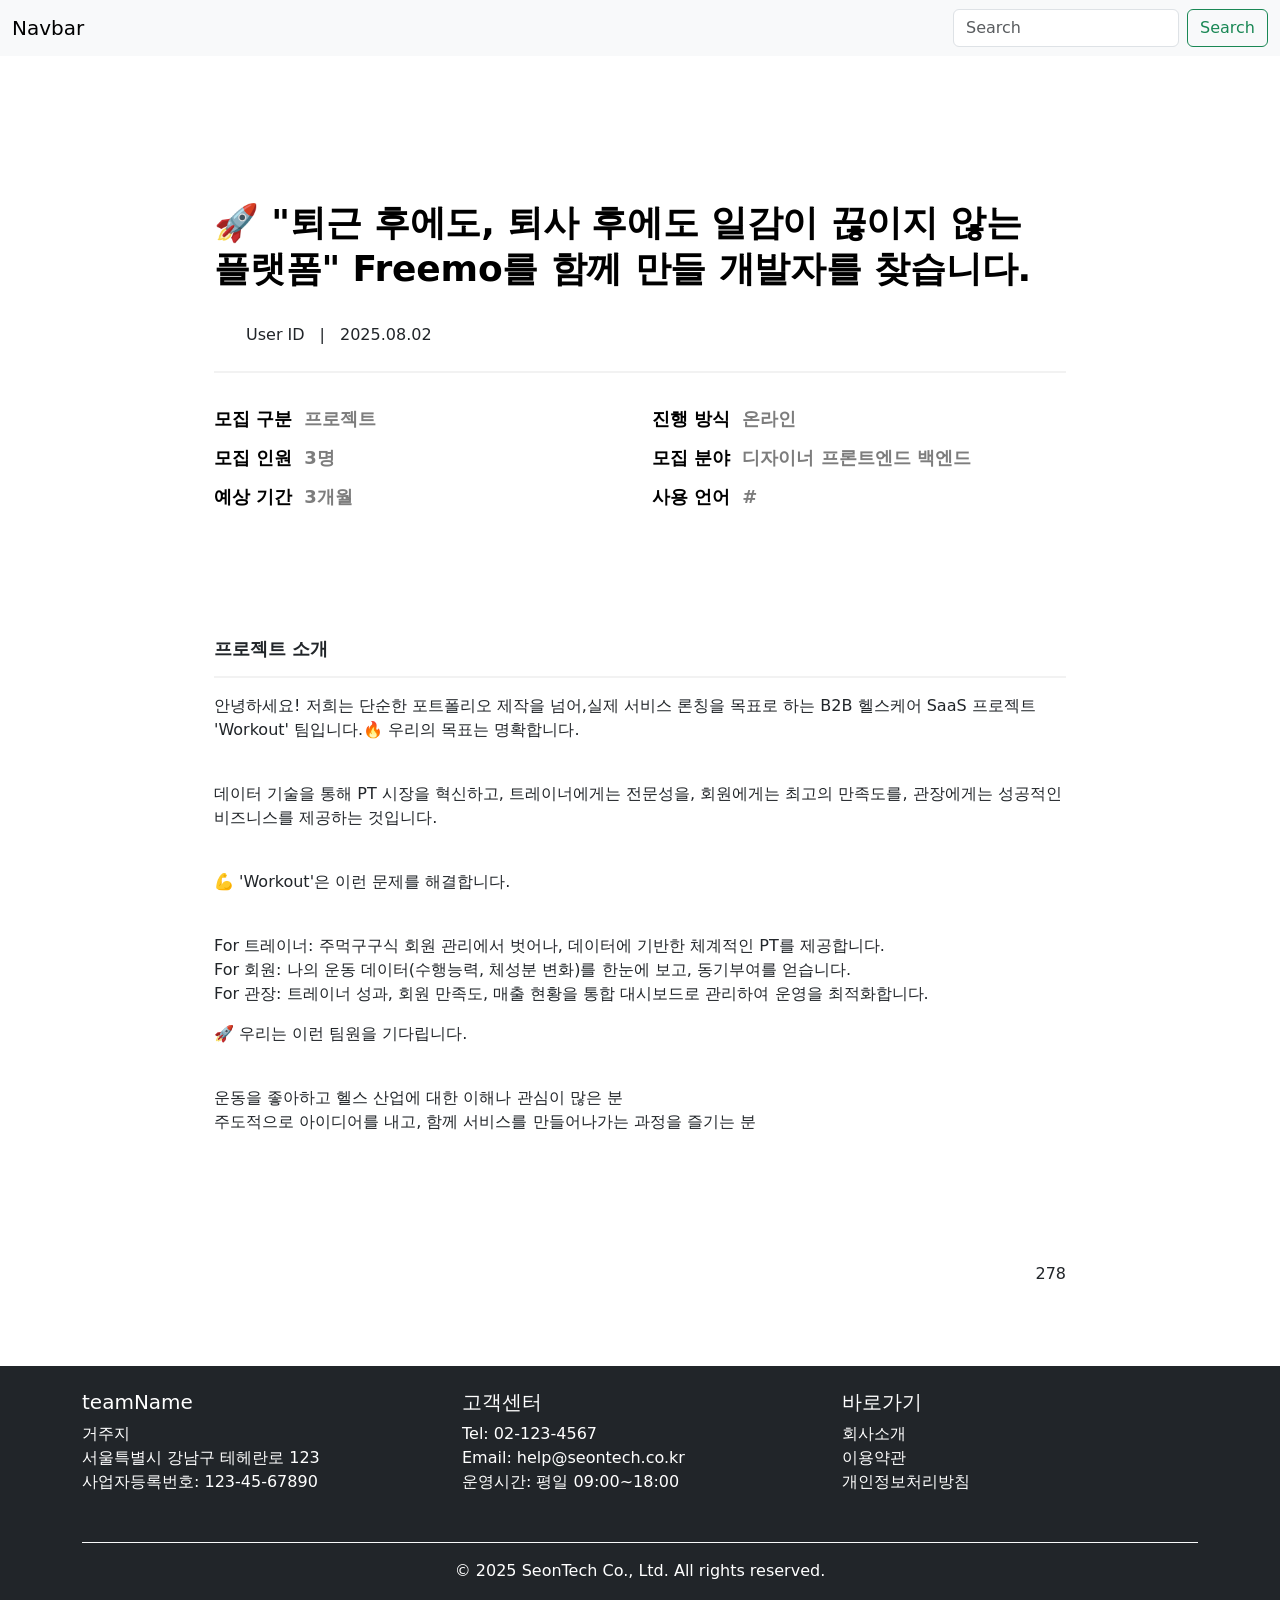
==== detail/index.html @ 9315e143 "feat: 페이지 내용 추가 및 footer 정렬 임시 수정" ====
<!DOCTYPE html>
<html lang="ko">
  <head>
    <meta charset="UTF-8" />
    <meta name="viewport" content="width=device-width, initial-scale=1.0" />
    <!-- 공통 스타일 -->
    <link rel="stylesheet" href="../css/common.css" />
    <!-- main 스타일 -->
    <link rel="stylesheet" href="style.css" />
    <title>Document</title>
    <!-- bootstap-link -->
    <link
      href="https://cdn.jsdelivr.net/npm/bootstrap@5.3.7/dist/css/bootstrap.min.css"
      rel="stylesheet"
      integrity="sha384-LN+7fdVzj6u52u30Kp6M/trliBMCMKTyK833zpbD+pXdCLuTusPj697FH4R/5mcr"
      crossorigin="anonymous"
    />
  </head>
  <body>
    <div class="wrap">
      <!-- nav 수정사항 layout 내 header 수정 후 복붙으로 수정 -->
      <header>
        <nav class="navbar bg-body-tertiary">
          <div class="container-fluid">
            <a class="navbar-brand">Navbar</a>
            <form class="d-flex" role="search">
              <input
                class="form-control me-2"
                type="search"
                placeholder="Search"
                aria-label="Search"
              />
              <button class="btn btn-outline-success" type="submit">
                Search
              </button>
            </form>
          </div>
        </nav>
      </header>

      <!-- main 내용 작성 -->
      <!-- section: 모집 상세 -->
      <main class="main-section">
        <section>
          <i class="fa-solid fa-angle-left" aria-label="back"></i>
          <h1 class="main-title">
            🚀 "퇴근 후에도, 퇴사 후에도 일감이 끊이지 않는 플랫폼" Freemo를
            함께 만들 개발자를 찾습니다.
          </h1>

          <!-- user info -->
          <ul class="user-info">
            <li>User ID</li>
            <li>|</li>
            <li><time datetime="2025-08-02">2025.08.02</time></li>
          </ul>

          <!-- 모집 정보 -->
          <div class="information">
            <ul class="info-grid row list-unstyled">
              <li class="list col-12 col-md-6">
                <span class="info-title">모집 구분</span>
                <span class="info-content">프로젝트</span>
              </li>
              <li class="list col-12 col-md-6">
                <span class="info-title">진행 방식</span>
                <span class="info-content">온라인</span>
              </li>
              <li class="list col-12 col-md-6">
                <span class="info-title">모집 인원</span>
                <span class="info-content">3명</span>
              </li>
              <li class="list col-12 col-md-6">
                <span class="info-title">모집 분야</span>
                <span class="info-content">디자이너 프론트엔드 백엔드</span>
              </li>
              <li class="list col-12 col-md-6">
                <span class="info-title">예상 기간</span>
                <span class="info-content">3개월</span>
              </li>
              <li class="list col-12 col-md-6">
                <span class="info-title">사용 언어</span>
                <span class="info-content">#</span>
              </li>
            </ul>
          </div>

          <div class="post-content-area">
            <h2 class="post-info">프로젝트 소개</h2>
            <br="post-content">
              <p>
                안녕하세요! 저희는 단순한 포트폴리오 제작을 넘어,실제 서비스
                론칭을 목표로 하는 B2B 헬스케어 SaaS 프로젝트 'Workout'
                팀입니다.🔥 우리의 목표는 명확합니다.
              </p><br>
              <p>
                데이터 기술을 통해 PT 시장을 혁신하고, 트레이너에게는 전문성을,
                회원에게는 최고의 만족도를, 관장에게는 성공적인 비즈니스를
                제공하는 것입니다.
              </p><br>
              <p>
                💪 'Workout'은 이런 문제를 해결합니다.
              </p><br>
              <p>For 트레이너: 주먹구구식 회원 관리에서 벗어나, 데이터에 기반한 체계적인 PT를 제공합니다.<br>For 회원: 나의 운동 데이터(수행능력, 체성분 변화)를 한눈에 보고, 동기부여를 얻습니다.<br>For 관장: 트레이너 성과, 회원 만족도, 매출 현황을 통합 대시보드로 관리하여 운영을 최적화합니다.</p>
              <p>🚀 우리는 이런 팀원을 기다립니다.</p>
              <br />
              <p>운동을 좋아하고 헬스 산업에 대한 이해나 관심이 많은 분<br>
              주도적으로 아이디어를 내고, 함께 서비스를 만들어나가는 과정을 즐기는 분</p>
            </div>
            <div>
              <div class="page-views">
                <img class="image-eyes"src="https://holaworld.io/images/info/eye.png">
                <span>278</span>
              </div>
              <div></div>
            </div>
          </div>
        </section>
      </main>

      <!-- footer 수정사항 layout 내 footer 수정 후 복붙으로 수정 -->
      <footer class="bg-dark text-white py-4 mt-auto">
        <div class="container">
          <div class="row">
            <div class="col-md-4 mb-3">
              <h5>teamName</h5>
              <p>
                거주지<br />
                서울특별시 강남구 테헤란로 123<br />
                사업자등록번호: 123-45-67890
              </p>
            </div>
            <div class="col-md-4 mb-3">
              <h5>고객센터</h5>
              <p>
                Tel: 02-123-4567<br />
                Email: help@seontech.co.kr<br />
                운영시간: 평일 09:00~18:00
              </p>
            </div>
            <div class="col-md-4 mb-3">
              <h5>바로가기</h5>
              <ul class="list-unstyled">
                <li>
                  <a href="#" class="text-white text-decoration-none"
                    >회사소개</a
                  >
                </li>
                <li>
                  <a href="#" class="text-white text-decoration-none"
                    >이용약관</a
                  >
                </li>
                <li>
                  <a href="#" class="text-white text-decoration-none"
                    >개인정보처리방침</a
                  >
                </li>
              </ul>
            </div>
          </div>
          <div class="text-center pt-3 border-top border-light mt-3">
            © 2025 SeonTech Co., Ltd. All rights reserved.
          </div>
        </div>
      </footer>
    </div>

    <!-- bootstap-script -->
    <script
      src="https://cdn.jsdelivr.net/npm/bootstrap@5.3.7/dist/js/bootstrap.bundle.min.js"
      integrity="sha384-ndDqU0Gzau9qJ1lfW4pNLlhNTkCfHzAVBReH9diLvGRem5+R9g2FzA8ZGN954O5Q"
      crossorigin="anonymous"
    ></script>
  </body>
</html>
---- css/common.css ----
/* 
1. **박스 모델**: `display`, `width`, `height`, `margin`, `padding`
2. **텍스트**: `font-size`, `line-height`, `color`, `text-align`
3. **스타일**: `background`, `border`, `box-shadow`, `transition`
4. **기타**: `cursor`, `z-index`, `position` 등
*/

:root {
  /* Layout */
  --max-width: 1276px;

  /* Font Sizes */
  --font-2xl: 26px; /* 가장 큰 텍스트 (배너, 강조 문구 등) */
  --font-xl: 18px; /* 제목용 */
  --font-lg: 16px; /* 본문 기본 */
  --font-md: 14px; /* 카드 내용 */
  --font-sm: 11px; /* 카드 내 태그, 칩 */

  /* color */
  --primary-color: #5865f2;
  --gray-color: #999;
}

*,
body,
html {
  margin: 0;
  padding: 0;
  box-sizing: border-box;
}
body {
  display: flex;
  justify-content: center;
}
.wrap {
  width: var(--max-width) !important;
}

.main_container {
  height: 100vh;

  /* 임시 개발환경에서 범위 체크용 */
  background-color: #cfcfcf;
}

/* navbar area */
nav {
  display: flex;
  justify-content: space-between;
  align-items: center;
  padding: 0px 20px;
  margin: 0 auto;
}
button {
  border: none;
}
.logo {
  display: flex;
  align-items: center;
}
.logo > img {
  width: 105px;
  height: auto;
}
.nav_brand {
  font-weight: 700;
  color: #333;
  font-size: 30px;
  cursor: pointer;
  text-decoration: none;
  justify-items: center;
  margin-left: 10px;
}
.nav_buttons {
  display: flex;
  align-items: center;
  gap: 20px;
  margin-right: 10px;
}
.button_register {
  color: #fff;
  background-color: #81e1cf;
  font-size: 16px;
  font-weight: 700;
  padding: 8px 22px;
  border-radius: 36px;
  height: 42px;
}
.button_question {
  border: 1px solid #dddddd;
  color: #333;
  font-size: 16px;
  font-weight: 700;
  padding: 8px 22px;
  border-radius: 36px;
  height: 42px;
  display: flex;
  justify-content: center;
  align-items: center;
}
.nav_buttons > i {
  font-size: 20px;
  cursor: pointer;
}
---- detail/style.css ----
/* 
1. **박스 모델**: `display`, `width`, `height`, `margin`, `padding`
2. **텍스트**: `font-size`, `line-height`, `color`, `text-align`
3. **스타일**: `background`, `border`, `box-shadow`, `transition`
4. **기타**: `cursor`, `z-index`, `position` 등
*/

/* === 메인 섹션 === */
.main-section {
  display: flex;
  flex-direction: column;
  max-width: 900px;
  width: 100%;
  margin: 5rem auto 0;
  padding: 1.5rem 1.5rem 5rem;
}
/* === 768px 이하 화면(모바일)에서 상단 마진 축소 === */
@media (max-width: 768px) {
  .main-section {
    margin-top: 1rem;
  }
}

/* === 메인 제목 === */
.main-title {
  display: block;
  margin-top: 2.5rem;
  font-size: 36px; /* 필요하면 var(--font-2xl)로 교체 가능 */
  font-weight: 800;
  line-height: 1.265;
  letter-spacing: -0.005em;
  color: var(--color-text, #000); /* 공통 변수 활용 */
  overflow-wrap: break-word;
}
/* === 화면 폭 768px 이하일 때 글자 크기 축소 === */
@media (max-width: 768px) {
  .main-title {
    font-size: 24px;
    margin-top: 1rem;
  }
}

/* === 사용자 정보 === */
.user-info {
  display: flex;
  align-items: center;
  gap: 15px;
  margin-top: 2rem;
  padding-bottom: 1.5rem;
  border-bottom: 2px solid #f2f2f2;
  list-style: none;
}

/* === 모집 정보 === */
.information {
  display: block;
  margin: 2rem 0;
}

.info-grid {
  display: grid;
  grid-template-columns: repeat(2, 3fr);
  row-gap: 12px;
  margin-top: 30px;
  list-style: none;
  padding: 0;
}

.list {
  display: flex;
  gap: 12px;
  padding: 0;
  margin: 0;
}

/* --- 모집 정보 텍스트 --- */
.info-title {
  font-size: var(--font-xl); /* 공통 변수 적용 */
  font-weight: 700;
  color: var(--color-text, #000);
}

.info-content {
  font-size: var(--font-xl); /* 공통 변수 적용 */
  font-weight: 700;
  color: #7d7d7d;
}

/* --- 모집 내용 --- */
.post-content-area {
  margin: 8rem 0;
}

.post-info {
  font-size: var(--font-xl);
  font-weight: 700;
  margin-bottom: 1rem;
  padding-bottom: 1rem;
  border-bottom: 2px solid #f2f2f2;
}
.post-content {
  margin: 2rem;
}

.page-views {
  display: flex;
  justify-content: end;
  align-items: center;
}
.image-eyes {
  width: 20px;
  height: 15px;
  margin-right: 4px;
}

/* 임시로 footer를 하단에 고정하고, wrap이 전체 화면을 차지하게 하기 */
body {
  display: block !important; /* 공통 css의 flex 제거 */
}

.wrap {
  display: flex !important;
  flex-direction: column !important;
  min-height: 100vh !important;
  width: 100% !important;
}

main {
  flex: 1 !important;
}

footer {
  width: 100% !important;
  margin-top: auto !important;
  position: relative !important;
}

footer .row {
  display: flex !important;
  flex-wrap: wrap !important;
}
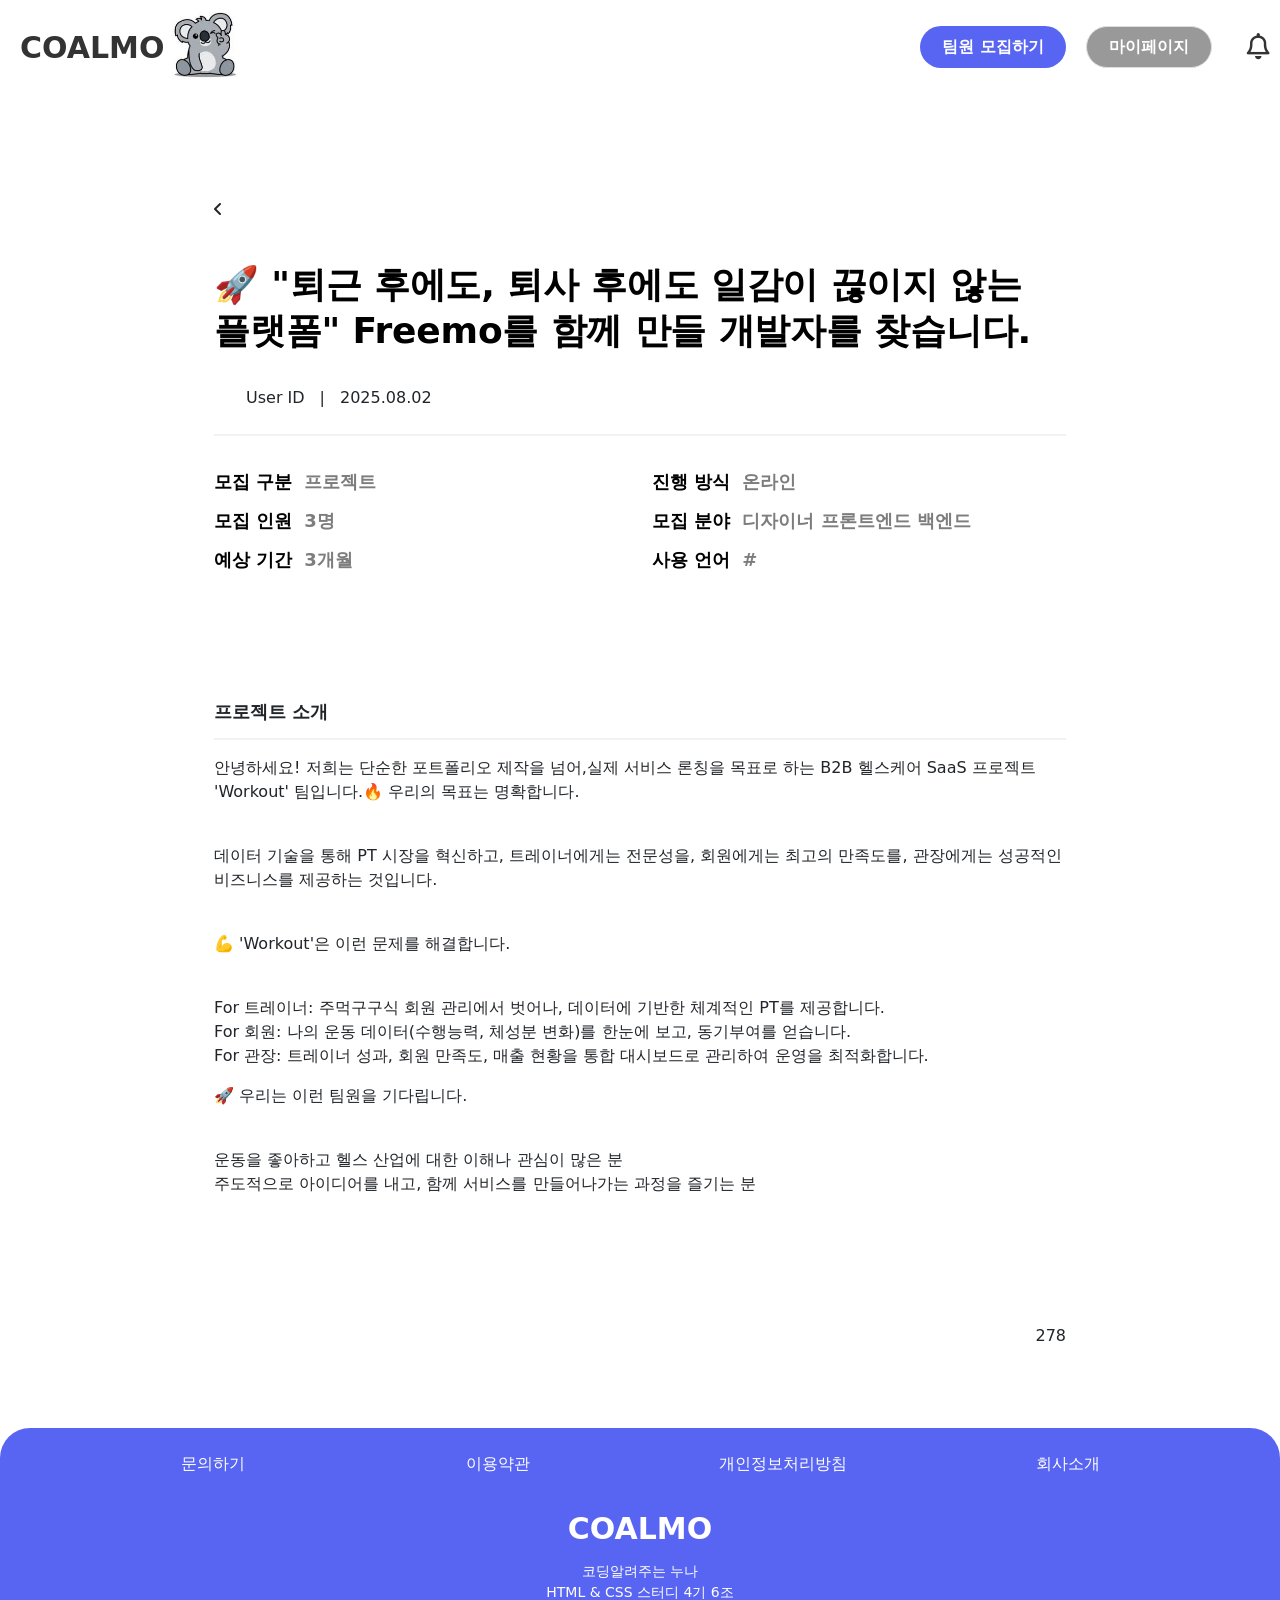
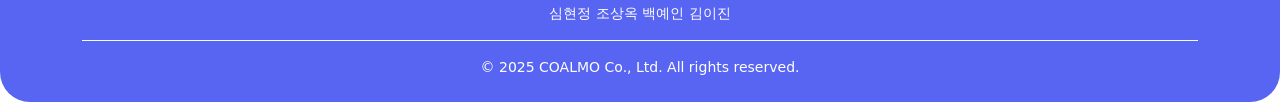
==== commit 96b29156: "공통 js, css 작업" ====
--- a/detail/index.html
+++ b/detail/index.html
@@ -7,6 +7,8 @@
     <link rel="stylesheet" href="../css/common.css" />
     <!-- main 스타일 -->
     <link rel="stylesheet" href="style.css" />
+    <!-- 공통 JS 연결 -->
+    <script src="../js/common.js"></script>
     <title>Document</title>
     <!-- bootstap-link -->
     <link
@@ -15,25 +17,27 @@
       integrity="sha384-LN+7fdVzj6u52u30Kp6M/trliBMCMKTyK833zpbD+pXdCLuTusPj697FH4R/5mcr"
       crossorigin="anonymous"
     />
+    <link rel="stylesheet" href="https://cdnjs.cloudflare.com/ajax/libs/font-awesome/6.0.0-beta3/css/all.min.css">
   </head>
   <body>
     <div class="wrap">
       <!-- nav 수정사항 layout 내 header 수정 후 복붙으로 수정 -->
+       <!-- head태그 안에 Font Awesome link 태그 넣기  -->
       <header>
-        <nav class="navbar bg-body-tertiary">
-          <div class="container-fluid">
-            <a class="navbar-brand">Navbar</a>
-            <form class="d-flex" role="search">
-              <input
-                class="form-control me-2"
-                type="search"
-                placeholder="Search"
-                aria-label="Search"
-              />
-              <button class="btn btn-outline-success" type="submit">
-                Search
-              </button>
-            </form>
+        <nav class="navbar">
+          <div class="logo">
+            <a href="/index.html" class="nav_brand">COALMO</a>
+            <img src="/image/logo.jpg" />
+          </div>
+          <div class="nav_buttons">
+            <button onclick="location.href='/group/index.html'" class="button_register" type="submit">팀원 모집하기</button>
+            <button onclick="location.href='/mypage/index.html'" class="button_mypage" type="submit">마이페이지</button>
+            <a href="#" class="header_icon"><i class="fa-regular fa-bell"></i></a>
+            <a id="icon_menubar" href="#" class="header_icon_mb"><i class="fa-solid fa-bars"></i></a>
+          </div>
+          <div id="nav_mobile_menu" class="nav_mobile_menu">
+            <p>마이페이지</p>
+            <p>팀원 모집하기</p>
           </div>
         </nav>
       </header>
@@ -119,48 +123,32 @@
       </main>
 
       <!-- footer 수정사항 layout 내 footer 수정 후 복붙으로 수정 -->
-      <footer class="bg-dark text-white py-4 mt-auto">
+      <footer class="footer_container py-4 mt-auto">
         <div class="container">
-          <div class="row">
-            <div class="col-md-4 mb-3">
-              <h5>teamName</h5>
-              <p>
-                거주지<br />
-                서울특별시 강남구 테헤란로 123<br />
-                사업자등록번호: 123-45-67890
-              </p>
+          <div class="row footer_first_row">
+              <div class="col-lg-3 col-md-6 col-sm-12">
+                <a href="#" class="text-decoration-none">문의하기</a>
+              </div>
+              <div class="col-lg-3 col-md-6 col-sm-12">
+                <a href="#" class="text-decoration-none">이용약관</a>
+              </div>
+              <div class="col-lg-3 col-md-6 col-sm-12">
+                <a href="#" class="text-decoration-none">개인정보처리방침</a>
+              </div>
+              <div class="col-lg-3 col-md-6 col-sm-12">
+                <a href="#" class="text-decoration-none">회사소개</a>
+              </div>
+          </div>
+          <div class="footer_text">
+            <a href="/index.html" class="footer_nav_brand">COALMO</a>
+            <p class="footer_text">
+              코딩알려주는 누나<br />
+              HTML & CSS 스터디 4기 6조<br />
+              심현정 조상옥 백예인 김이진
+            </p>
+            <div class="text-center pt-3 border-top border-light mt-3">
+              © 2025 COALMO Co., Ltd. All rights reserved.
             </div>
-            <div class="col-md-4 mb-3">
-              <h5>고객센터</h5>
-              <p>
-                Tel: 02-123-4567<br />
-                Email: help@seontech.co.kr<br />
-                운영시간: 평일 09:00~18:00
-              </p>
-            </div>
-            <div class="col-md-4 mb-3">
-              <h5>바로가기</h5>
-              <ul class="list-unstyled">
-                <li>
-                  <a href="#" class="text-white text-decoration-none"
-                    >회사소개</a
-                  >
-                </li>
-                <li>
-                  <a href="#" class="text-white text-decoration-none"
-                    >이용약관</a
-                  >
-                </li>
-                <li>
-                  <a href="#" class="text-white text-decoration-none"
-                    >개인정보처리방침</a
-                  >
-                </li>
-              </ul>
-            </div>
-          </div>
-          <div class="text-center pt-3 border-top border-light mt-3">
-            © 2025 SeonTech Co., Ltd. All rights reserved.
           </div>
         </div>
       </footer>
--- a/css/common.css
+++ b/css/common.css
@@ -37,10 +37,8 @@
 }
 
 .main_container {
-  height: 100vh;
-
   /* 임시 개발환경에서 범위 체크용 */
-  background-color: #cfcfcf;
+  background-color: white;
 }
 
 /* navbar area */
@@ -59,7 +57,7 @@
   align-items: center;
 }
 .logo > img {
-  width: 105px;
+  width: 80px;
   height: auto;
 }
 .nav_brand {
@@ -69,7 +67,7 @@
   cursor: pointer;
   text-decoration: none;
   justify-items: center;
-  margin-left: 10px;
+  margin-left: 20px;
 }
 .nav_buttons {
   display: flex;
@@ -79,16 +77,17 @@
 }
 .button_register {
   color: #fff;
-  background-color: #81e1cf;
+  background-color: #5865f2;
   font-size: 16px;
   font-weight: 700;
   padding: 8px 22px;
   border-radius: 36px;
   height: 42px;
 }
-.button_question {
+.button_mypage {
   border: 1px solid #dddddd;
-  color: #333;
+  background-color: #999;
+  color: white;
   font-size: 16px;
   font-weight: 700;
   padding: 8px 22px;
@@ -102,3 +101,85 @@
   font-size: 20px;
   cursor: pointer;
 }
+
+.header_icon{
+  text-decoration: none;
+  color: #333;
+  font-size: 26px;
+  margin-left: 15px;
+}
+.header_icon_mb {
+  display: none;
+  text-decoration: none;
+  color: #333;
+  font-size: 26px;
+  margin-left: 15px;
+}
+.nav_mobile_menu {
+  display: none;
+}
+
+/* Footer */
+.footer_container {
+  background-color: #5865f2;
+  color: white;
+  width: 100%;
+  max-width: 2000px;
+}
+.footer_first_row a {
+  color: white;
+}
+.footer_first_row {
+  text-align: center;
+  margin-top: 30px;
+  margin-bottom: 30px;
+}
+.footer_text{
+  text-align: center;
+  font-size: 14px;
+  margin-top: 10px;
+}
+footer {
+  border-radius: 30px;
+  border-color: #5865f2;
+  background-color: #5865f2;
+}
+.footer_nav_brand {
+  font-weight: 700;
+  color: white;
+  font-size: 30px;
+  cursor: pointer;
+  text-decoration: none;
+  justify-items: center;
+}
+
+@media screen and (max-width:48rem) {
+    .header_icon_mb{
+      display: block;
+    }
+    .nav_buttons button {
+      display: none;
+    }
+    .logo>img {
+      width: 50px;
+      height: auto;
+    }
+    .nav_brand{
+      margin-left: 10px;
+    }
+    footer{
+      border-radius: 0px;
+    }
+    .nav_mobile_menu {
+      display: none;
+      width: 100%;
+      background-color: grey;
+      color: white;
+    }
+    .nav_mobile_menu>p{
+      width: 100%;
+      text-align: center;
+      margin: 10px 0;
+      border-bottom: white;
+    }
+}
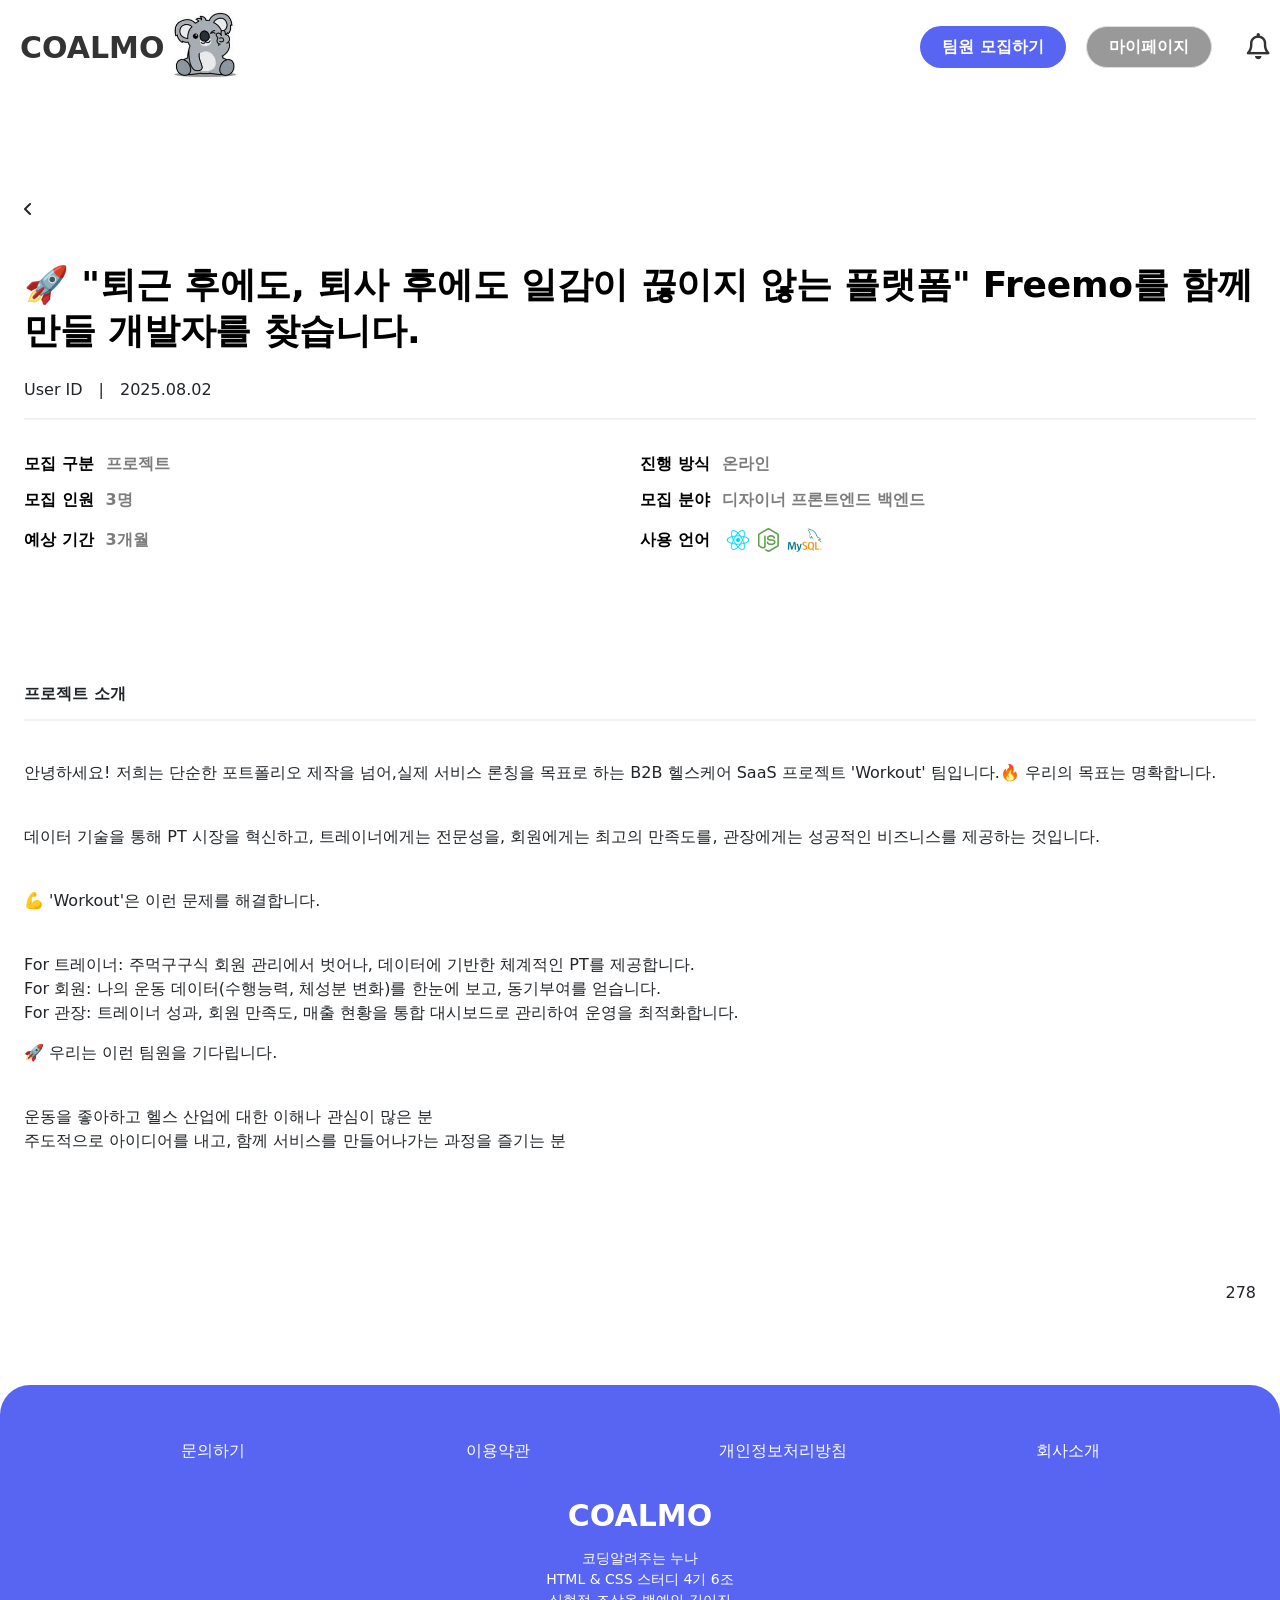
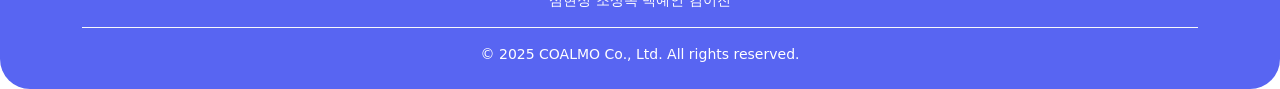
==== commit d0a33fdb: "modify width" ====
--- a/detail/index.html
+++ b/detail/index.html
@@ -3,13 +3,6 @@
   <head>
     <meta charset="UTF-8" />
     <meta name="viewport" content="width=device-width, initial-scale=1.0" />
-    <!-- 공통 스타일 -->
-    <link rel="stylesheet" href="../css/common.css" />
-    <!-- main 스타일 -->
-    <link rel="stylesheet" href="style.css" />
-    <!-- 공통 JS 연결 -->
-    <script src="../js/common.js"></script>
-    <title>Document</title>
     <!-- bootstap-link -->
     <link
       href="https://cdn.jsdelivr.net/npm/bootstrap@5.3.7/dist/css/bootstrap.min.css"
@@ -17,12 +10,21 @@
       integrity="sha384-LN+7fdVzj6u52u30Kp6M/trliBMCMKTyK833zpbD+pXdCLuTusPj697FH4R/5mcr"
       crossorigin="anonymous"
     />
-    <link rel="stylesheet" href="https://cdnjs.cloudflare.com/ajax/libs/font-awesome/6.0.0-beta3/css/all.min.css">
+    <!-- font awesome -->
+    <link
+      rel="stylesheet"
+      href="https://cdnjs.cloudflare.com/ajax/libs/font-awesome/6.0.0-beta3/css/all.min.css"
+    />
+    <!-- 공통 스타일 -->
+    <link rel="stylesheet" href="../css/common.css" />
+    <!-- 개인 스타일 -->
+    <link rel="stylesheet" href="style.css" />
+    <!-- 공통 JS 연결 -->
+    <script src="../js/common.js"></script>
+    <title>Document</title>
   </head>
   <body>
     <div class="wrap">
-      <!-- nav 수정사항 layout 내 header 수정 후 복붙으로 수정 -->
-       <!-- head태그 안에 Font Awesome link 태그 넣기  -->
       <header>
         <nav class="navbar">
           <div class="logo">
@@ -30,10 +32,26 @@
             <img src="/image/logo.jpg" />
           </div>
           <div class="nav_buttons">
-            <button onclick="location.href='/group/index.html'" class="button_register" type="submit">팀원 모집하기</button>
-            <button onclick="location.href='/mypage/index.html'" class="button_mypage" type="submit">마이페이지</button>
-            <a href="#" class="header_icon"><i class="fa-regular fa-bell"></i></a>
-            <a id="icon_menubar" href="#" class="header_icon_mb"><i class="fa-solid fa-bars"></i></a>
+            <button
+              onclick="location.href='/group/index.html'"
+              class="button_register"
+              type="submit"
+            >
+              팀원 모집하기
+            </button>
+            <button
+              onclick="location.href='/mypage/index.html'"
+              class="button_mypage"
+              type="submit"
+            >
+              마이페이지
+            </button>
+            <a href="#" class="header_icon"
+              ><i class="fa-regular fa-bell"></i
+            ></a>
+            <a id="icon_menubar" href="#" class="header_icon_mb"
+              ><i class="fa-solid fa-bars"></i
+            ></a>
           </div>
           <div id="nav_mobile_menu" class="nav_mobile_menu">
             <p>마이페이지</p>
@@ -53,15 +71,17 @@
           </h1>
 
           <!-- user info -->
-          <ul class="user-info">
-            <li>User ID</li>
-            <li>|</li>
-            <li><time datetime="2025-08-02">2025.08.02</time></li>
-          </ul>
+          <div>
+            <ul class="user-info">
+              <li>User ID</li>
+              <li>|</li>
+              <li><time datetime="2025-08-02">2025.08.02</time></li>
+            </ul>
+          </div>
 
           <!-- 모집 정보 -->
           <div class="information">
-            <ul class="info-grid row list-unstyled">
+            <ul class="info-grid row list-unstyled m-0 p-0 g-0">
               <li class="list col-12 col-md-6">
                 <span class="info-title">모집 구분</span>
                 <span class="info-content">프로젝트</span>
@@ -75,8 +95,10 @@
                 <span class="info-content">3명</span>
               </li>
               <li class="list col-12 col-md-6">
-                <span class="info-title">모집 분야</span>
-                <span class="info-content">디자이너 프론트엔드 백엔드</span>
+                <span class="info-title text-nowrap">모집 분야</span>
+                <span class="info-content text-nowrap"
+                  >디자이너 프론트엔드 백엔드</span
+                >
               </li>
               <li class="list col-12 col-md-6">
                 <span class="info-title">예상 기간</span>
@@ -84,40 +106,58 @@
               </li>
               <li class="list col-12 col-md-6">
                 <span class="info-title">사용 언어</span>
-                <span class="info-content">#</span>
+                <span class="info-content"
+                  ><img src="../image/react_icon.png" alt="react" /><img
+                    src="../image/nodejs_icon.png"
+                    alt="react" /><img
+                    src="../image/mysql_icon.png"
+                    alt="react"
+                /></span>
               </li>
             </ul>
           </div>
 
           <div class="post-content-area">
             <h2 class="post-info">프로젝트 소개</h2>
-            <br="post-content">
-              <p>
-                안녕하세요! 저희는 단순한 포트폴리오 제작을 넘어,실제 서비스
-                론칭을 목표로 하는 B2B 헬스케어 SaaS 프로젝트 'Workout'
-                팀입니다.🔥 우리의 목표는 명확합니다.
-              </p><br>
-              <p>
-                데이터 기술을 통해 PT 시장을 혁신하고, 트레이너에게는 전문성을,
-                회원에게는 최고의 만족도를, 관장에게는 성공적인 비즈니스를
-                제공하는 것입니다.
-              </p><br>
-              <p>
-                💪 'Workout'은 이런 문제를 해결합니다.
-              </p><br>
-              <p>For 트레이너: 주먹구구식 회원 관리에서 벗어나, 데이터에 기반한 체계적인 PT를 제공합니다.<br>For 회원: 나의 운동 데이터(수행능력, 체성분 변화)를 한눈에 보고, 동기부여를 얻습니다.<br>For 관장: 트레이너 성과, 회원 만족도, 매출 현황을 통합 대시보드로 관리하여 운영을 최적화합니다.</p>
-              <p>🚀 우리는 이런 팀원을 기다립니다.</p>
-              <br />
-              <p>운동을 좋아하고 헬스 산업에 대한 이해나 관심이 많은 분<br>
-              주도적으로 아이디어를 내고, 함께 서비스를 만들어나가는 과정을 즐기는 분</p>
-            </div>
-            <div>
-              <div class="page-views">
-                <img class="image-eyes"src="https://holaworld.io/images/info/eye.png">
-                <span>278</span>
-              </div>
-              <div></div>
-            </div>
+            <br />
+            <p>
+              안녕하세요! 저희는 단순한 포트폴리오 제작을 넘어,실제 서비스
+              론칭을 목표로 하는 B2B 헬스케어 SaaS 프로젝트 'Workout'
+              팀입니다.🔥 우리의 목표는 명확합니다.
+            </p>
+            <br />
+            <p>
+              데이터 기술을 통해 PT 시장을 혁신하고, 트레이너에게는 전문성을,
+              회원에게는 최고의 만족도를, 관장에게는 성공적인 비즈니스를
+              제공하는 것입니다.
+            </p>
+            <br />
+            <p>💪 'Workout'은 이런 문제를 해결합니다.</p>
+            <br />
+            <p>
+              For 트레이너: 주먹구구식 회원 관리에서 벗어나, 데이터에 기반한
+              체계적인 PT를 제공합니다.<br />For 회원: 나의 운동
+              데이터(수행능력, 체성분 변화)를 한눈에 보고, 동기부여를
+              얻습니다.<br />For 관장: 트레이너 성과, 회원 만족도, 매출 현황을
+              통합 대시보드로 관리하여 운영을 최적화합니다.
+            </p>
+            <p>🚀 우리는 이런 팀원을 기다립니다.</p>
+            <br />
+            <p>
+              운동을 좋아하고 헬스 산업에 대한 이해나 관심이 많은 분<br />
+              주도적으로 아이디어를 내고, 함께 서비스를 만들어나가는 과정을
+              즐기는 분
+            </p>
+          </div>
+          <div>
+            <div class="page-views">
+              <img
+                class="image-eyes"
+                src="https://holaworld.io/images/info/eye.png"
+              />
+              <span>278</span>
+            </div>
+            <div></div>
           </div>
         </section>
       </main>
@@ -126,18 +166,18 @@
       <footer class="footer_container py-4 mt-auto">
         <div class="container">
           <div class="row footer_first_row">
-              <div class="col-lg-3 col-md-6 col-sm-12">
-                <a href="#" class="text-decoration-none">문의하기</a>
-              </div>
-              <div class="col-lg-3 col-md-6 col-sm-12">
-                <a href="#" class="text-decoration-none">이용약관</a>
-              </div>
-              <div class="col-lg-3 col-md-6 col-sm-12">
-                <a href="#" class="text-decoration-none">개인정보처리방침</a>
-              </div>
-              <div class="col-lg-3 col-md-6 col-sm-12">
-                <a href="#" class="text-decoration-none">회사소개</a>
-              </div>
+            <div class="col-lg-3 col-md-6 col-sm-12">
+              <a href="#" class="text-decoration-none">문의하기</a>
+            </div>
+            <div class="col-lg-3 col-md-6 col-sm-12">
+              <a href="#" class="text-decoration-none">이용약관</a>
+            </div>
+            <div class="col-lg-3 col-md-6 col-sm-12">
+              <a href="#" class="text-decoration-none">개인정보처리방침</a>
+            </div>
+            <div class="col-lg-3 col-md-6 col-sm-12">
+              <a href="#" class="text-decoration-none">회사소개</a>
+            </div>
           </div>
           <div class="footer_text">
             <a href="/index.html" class="footer_nav_brand">COALMO</a>
--- a/css/common.css
+++ b/css/common.css
@@ -10,11 +10,11 @@
   --max-width: 1276px;
 
   /* Font Sizes */
-  --font-2xl: 26px; /* 가장 큰 텍스트 (배너, 강조 문구 등) */
-  --font-xl: 18px; /* 제목용 */
-  --font-lg: 16px; /* 본문 기본 */
-  --font-md: 14px; /* 카드 내용 */
-  --font-sm: 11px; /* 카드 내 태그, 칩 */
+  --font-2xl: 1.625rem; /* 가장 큰 텍스트 (배너, 강조 문구 등) */
+  --font-xl: 1.125rem; /* 제목용 */
+  --font-lg: 1rem; /* 본문 기본 */
+  --font-md: 0.875rem; /* 카드 내용 */
+  --font-sm: 0.6875rem; /* 카드 내 태그, 칩 */
 
   /* color */
   --primary-color: #5865f2;
@@ -102,7 +102,7 @@
   cursor: pointer;
 }
 
-.header_icon{
+.header_icon {
   text-decoration: none;
   color: #333;
   font-size: 26px;
@@ -134,7 +134,7 @@
   margin-top: 30px;
   margin-bottom: 30px;
 }
-.footer_text{
+.footer_text {
   text-align: center;
   font-size: 14px;
   margin-top: 10px;
@@ -153,33 +153,33 @@
   justify-items: center;
 }
 
-@media screen and (max-width:48rem) {
-    .header_icon_mb{
-      display: block;
-    }
-    .nav_buttons button {
-      display: none;
-    }
-    .logo>img {
-      width: 50px;
-      height: auto;
-    }
-    .nav_brand{
-      margin-left: 10px;
-    }
-    footer{
-      border-radius: 0px;
-    }
-    .nav_mobile_menu {
-      display: none;
-      width: 100%;
-      background-color: grey;
-      color: white;
-    }
-    .nav_mobile_menu>p{
-      width: 100%;
-      text-align: center;
-      margin: 10px 0;
-      border-bottom: white;
-    }
+@media screen and (max-width: 48rem) {
+  .header_icon_mb {
+    display: block;
+  }
+  .nav_buttons button {
+    display: none;
+  }
+  .logo > img {
+    width: 50px;
+    height: auto;
+  }
+  .nav_brand {
+    margin-left: 10px;
+  }
+  footer {
+    border-radius: 0px;
+  }
+  .nav_mobile_menu {
+    display: none;
+    width: 100%;
+    background-color: grey;
+    color: white;
+  }
+  .nav_mobile_menu > p {
+    width: 100%;
+    text-align: center;
+    margin: 10px 0;
+    border-bottom: white;
+  }
 }
--- a/detail/style.css
+++ b/detail/style.css
@@ -9,7 +9,8 @@
 .main-section {
   display: flex;
   flex-direction: column;
-  max-width: 900px;
+  justify-content: center;
+  align-items: center;
   width: 100%;
   margin: 5rem auto 0;
   padding: 1.5rem 1.5rem 5rem;
@@ -25,7 +26,7 @@
 .main-title {
   display: block;
   margin-top: 2.5rem;
-  font-size: 36px; /* 필요하면 var(--font-2xl)로 교체 가능 */
+  font-size: 2.25rem; /* 필요하면 var(--font-2xl)로 교체 가능 */
   font-weight: 800;
   line-height: 1.265;
   letter-spacing: -0.005em;
@@ -35,7 +36,7 @@
 /* === 화면 폭 768px 이하일 때 글자 크기 축소 === */
 @media (max-width: 768px) {
   .main-title {
-    font-size: 24px;
+    font-size: 1.5rem;
     margin-top: 1rem;
   }
 }
@@ -44,11 +45,12 @@
 .user-info {
   display: flex;
   align-items: center;
-  gap: 15px;
-  margin-top: 2rem;
-  padding-bottom: 1.5rem;
+  gap: 1rem;
+  margin: 0;
+  padding: 1rem 0;
+  list-style: none;
+  padding-left: 0;
   border-bottom: 2px solid #f2f2f2;
-  list-style: none;
 }
 
 /* === 모집 정보 === */
@@ -58,32 +60,35 @@
 }
 
 .info-grid {
-  display: grid;
-  grid-template-columns: repeat(2, 3fr);
   row-gap: 12px;
-  margin-top: 30px;
+  margin-top: 30px 0;
   list-style: none;
-  padding: 0;
 }
 
 .list {
   display: flex;
+  align-items: center;
   gap: 12px;
-  padding: 0;
   margin: 0;
 }
 
 /* --- 모집 정보 텍스트 --- */
 .info-title {
-  font-size: var(--font-xl); /* 공통 변수 적용 */
+  font-size: 1rem;
   font-weight: 700;
   color: var(--color-text, #000);
 }
 
 .info-content {
-  font-size: var(--font-xl); /* 공통 변수 적용 */
+  font-size: 1rem;
   font-weight: 700;
   color: #7d7d7d;
+}
+.info-content img {
+  height: 24px;
+  width: auto;
+  vertical-align: top;
+  margin: 4px;
 }
 
 /* --- 모집 내용 --- */
@@ -92,7 +97,7 @@
 }
 
 .post-info {
-  font-size: var(--font-xl);
+  font-size: 1rem;
   font-weight: 700;
   margin-bottom: 1rem;
   padding-bottom: 1rem;
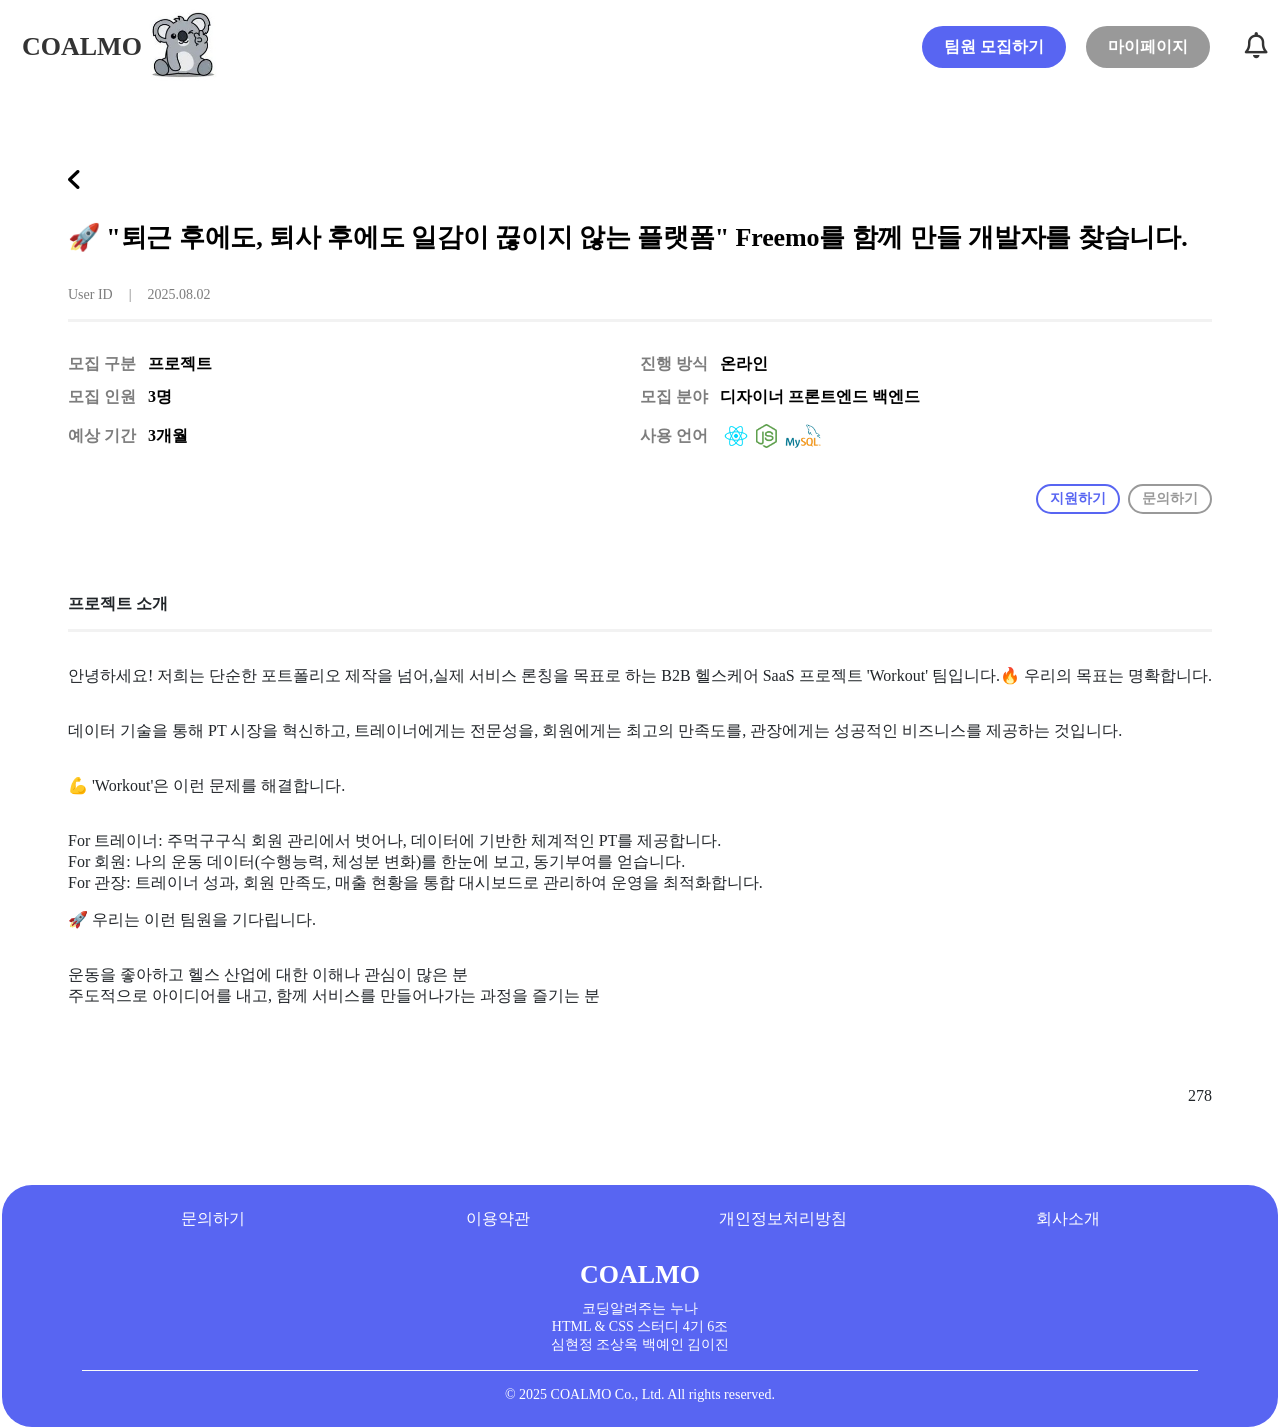
==== commit b192cd7d: "add button" ====
--- a/detail/index.html
+++ b/detail/index.html
@@ -64,7 +64,9 @@
       <!-- section: 모집 상세 -->
       <main class="main-section">
         <section>
-          <i class="fa-solid fa-angle-left" aria-label="back"></i>
+          <a href="/index.html" class="back-icon" aria-label="뒤로가기">
+            <i class="fa-solid fa-angle-left fa-2x" aria-label="back"></i
+          ></a>
           <h1 class="main-title">
             🚀 "퇴근 후에도, 퇴사 후에도 일감이 끊이지 않는 플랫폼" Freemo를
             함께 만들 개발자를 찾습니다.
@@ -117,6 +119,18 @@
             </ul>
           </div>
 
+          <!-- 지원하기, 문의하기 버튼 -->
+          <div class="apply-buttons">
+            <button class="btn-apply">지원하기</button>
+            <button class="btn-inquiry">문의하기</button>
+          </div>
+
+          <!-- 모바일 전용 하단 고정 버튼 -->
+          <div class="apply-buttons-mobile">
+            <a href="#" class="btn-inquiry-mobile">문의하기</a>
+            <a href="#" class="btn-apply-mobile">지원하기</a>
+          </div>
+
           <div class="post-content-area">
             <h2 class="post-info">프로젝트 소개</h2>
             <br />
--- a/css/common.css
+++ b/css/common.css
@@ -1,13 +1,23 @@
-/* 
-1. **박스 모델**: `display`, `width`, `height`, `margin`, `padding`
-2. **텍스트**: `font-size`, `line-height`, `color`, `text-align`
-3. **스타일**: `background`, `border`, `box-shadow`, `transition`
-4. **기타**: `cursor`, `z-index`, `position` 등
-*/
+@font-face {
+  font-family: "BMJUA";
+  src: url("../fonts/BMJUA_ttf.ttf") format("truetype");
+  font-style: normal;
+  font-display: swap;
+}
+@font-face {
+  font-family: "Pretendard";
+  src: url("https://fastly.jsdelivr.net/gh/Project-Noonnu/noonfonts_2107@1.1/Pretendard-Regular.woff")
+    format("woff");
+  font-style: normal;
+}
 
 :root {
   /* Layout */
   --max-width: 1276px;
+
+  /* Font */
+  --main-font: "Pretendard";
+  --logo-font: "BMJUA";
 
   /* Font Sizes */
   --font-2xl: 1.625rem; /* 가장 큰 텍스트 (배너, 강조 문구 등) */
@@ -19,6 +29,7 @@
   /* color */
   --primary-color: #5865f2;
   --gray-color: #999;
+  --border-color: #949cf7;
 }
 
 *,
@@ -31,6 +42,7 @@
 body {
   display: flex;
   justify-content: center;
+  font: var(--main-font);
 }
 .wrap {
   width: var(--max-width) !important;
@@ -63,7 +75,7 @@
 .nav_brand {
   font-weight: 700;
   color: #333;
-  font-size: 30px;
+  font-size: var(--font-2xl);
   cursor: pointer;
   text-decoration: none;
   justify-items: center;
@@ -76,19 +88,18 @@
   margin-right: 10px;
 }
 .button_register {
-  color: #fff;
-  background-color: #5865f2;
-  font-size: 16px;
+  color: white;
+  background-color: var(--primary-color);
+  font-size: var(--font-lg);
   font-weight: 700;
   padding: 8px 22px;
   border-radius: 36px;
   height: 42px;
 }
 .button_mypage {
-  border: 1px solid #dddddd;
-  background-color: #999;
-  color: white;
-  font-size: 16px;
+  background-color: var(--gray-color);
+  color: white;
+  font-size: var(--font-lg);
   font-weight: 700;
   padding: 8px 22px;
   border-radius: 36px;
@@ -97,57 +108,69 @@
   justify-content: center;
   align-items: center;
 }
-.nav_buttons > i {
-  font-size: 20px;
-  cursor: pointer;
-}
-
 .header_icon {
   text-decoration: none;
   color: #333;
-  font-size: 26px;
+  font-size: var(--font-2xl);
   margin-left: 15px;
 }
 .header_icon_mb {
   display: none;
   text-decoration: none;
   color: #333;
-  font-size: 26px;
+  font-size: var(--font-2xl);
   margin-left: 15px;
 }
+/* PC 기본: 안 보이게 */
 .nav_mobile_menu {
   display: none;
+  width: 100%;
+  background-color: grey;
+  color: white;
+}
+
+/* 메뉴가 열렸을 때 */
+.nav_mobile_menu.is-open {
+  display: block;
+}
+
+.nav_mobile_menu .nav_mobile_menu_link {
+  display: block;
+  text-decoration: none;
+  font-size: var(--font-lg);
+  color: white;
+  text-align: center;
+  padding: 10px;
+  border-bottom: 1px solid rgba(255, 255, 255, 0.2);
 }
 
 /* Footer */
 .footer_container {
-  background-color: #5865f2;
+  background-color: var(--primary-color);
   color: white;
   width: 100%;
   max-width: 2000px;
-}
+  border-radius: 30px;
+  border-color: var(--primary-color);
+  background-color: var(--primary-color);
+}
+
 .footer_first_row a {
   color: white;
 }
 .footer_first_row {
   text-align: center;
-  margin-top: 30px;
   margin-bottom: 30px;
 }
 .footer_text {
   text-align: center;
-  font-size: 14px;
+  font-size: var(--font-md);
   margin-top: 10px;
 }
-footer {
-  border-radius: 30px;
-  border-color: #5865f2;
-  background-color: #5865f2;
-}
 .footer_nav_brand {
   font-weight: 700;
   color: white;
-  font-size: 30px;
+  font-size: var(--font-2xl);
   cursor: pointer;
   text-decoration: none;
   justify-items: center;
@@ -170,16 +193,33 @@
   footer {
     border-radius: 0px;
   }
-  .nav_mobile_menu {
+  /* .nav_mobile_menu {
     display: none;
     width: 100%;
     background-color: grey;
     color: white;
   }
+  .nav_mobile_menu_link {
+    display: none;
+  }
   .nav_mobile_menu > p {
+    text-decoration: none;
     width: 100%;
     text-align: center;
-    margin: 10px 0;
     border-bottom: white;
   }
-}
+  .nav_mobile_menu > a {
+    text-decoration: none;
+    font-size: var(--font-lg);
+    color: white;
+    text-align: center;
+    margin-top: 10px;
+    border-bottom: white;
+  } */
+}
+
+@media (min-width: 1276px) {
+  .nav_mobile_menu {
+    display: none !important;
+  } /* PC에서 항상 숨김 */
+}
--- a/detail/style.css
+++ b/detail/style.css
@@ -6,38 +6,59 @@
 */
 
 /* === 메인 섹션 === */
+
+.fa-angle-left {
+  font-size: var(--font-2xl);
+}
+
+/* 모바일에서 숨김 */
+@media (max-width: 767px) {
+  .fa-angle-left {
+    display: none;
+  }
+}
+
+.back-icon {
+  color: black;
+  text-decoration: none;
+}
+.back-icon:hover {
+  color: var(--primary-color);
+}
+
 .main-section {
   display: flex;
   flex-direction: column;
   justify-content: center;
   align-items: center;
   width: 100%;
-  margin: 5rem auto 0;
+  margin: 48px auto 0;
   padding: 1.5rem 1.5rem 5rem;
 }
 /* === 768px 이하 화면(모바일)에서 상단 마진 축소 === */
 @media (max-width: 768px) {
   .main-section {
-    margin-top: 1rem;
+    margin-top: 0px;
   }
 }
 
 /* === 메인 제목 === */
 .main-title {
   display: block;
-  margin-top: 2.5rem;
-  font-size: 2.25rem; /* 필요하면 var(--font-2xl)로 교체 가능 */
-  font-weight: 800;
-  line-height: 1.265;
+  margin-top: 28px;
+  margin-bottom: 16px;
+  font-size: var(--font-2xl);
+  font-weight: 700;
+  line-height: 1.3;
   letter-spacing: -0.005em;
-  color: var(--color-text, #000); /* 공통 변수 활용 */
+  color: var(--color-text, #000);
   overflow-wrap: break-word;
 }
 /* === 화면 폭 768px 이하일 때 글자 크기 축소 === */
 @media (max-width: 768px) {
   .main-title {
-    font-size: 1.5rem;
-    margin-top: 1rem;
+    font-size: 1.3rem;
+    margin-top: 32px;
   }
 }
 
@@ -47,10 +68,12 @@
   align-items: center;
   gap: 1rem;
   margin: 0;
-  padding: 1rem 0;
+  padding: 16px 0;
   list-style: none;
   padding-left: 0;
-  border-bottom: 2px solid #f2f2f2;
+  font-size: var(--font-md);
+  color: #7d7d7d;
+  border-bottom: 3px solid #f2f2f2;
 }
 
 /* === 모집 정보 === */
@@ -74,15 +97,15 @@
 
 /* --- 모집 정보 텍스트 --- */
 .info-title {
-  font-size: 1rem;
+  font-size: var(--font-lg);
+  font-weight: 700;
+  color: #7d7d7d;
+}
+
+.info-content {
+  font-size: var(--font-lg);
   font-weight: 700;
   color: var(--color-text, #000);
-}
-
-.info-content {
-  font-size: 1rem;
-  font-weight: 700;
-  color: #7d7d7d;
 }
 .info-content img {
   height: 24px;
@@ -91,9 +114,105 @@
   margin: 4px;
 }
 
+/* --- 지원, 문의 버튼 --- */
+.apply-buttons {
+  display: flex;
+  justify-content: end;
+  gap: 8px;
+}
+
+.btn-apply {
+  color: var(--primary-color);
+  font-size: var(--font-md);
+  line-height: 1;
+  font-weight: 600;
+  padding: 6px 12px;
+  background-color: white;
+  border: 2px solid var(--primary-color);
+  border-radius: 50px;
+}
+.btn-apply:hover {
+  color: white;
+  background-color: var(--primary-color);
+  border: 2px solid var(--primary-color);
+}
+
+.btn-inquiry {
+  color: #999999;
+  font-size: var(--font-md);
+  line-height: 1;
+  font-weight: 600;
+  background-color: white;
+  padding: 6px 12px;
+  border: 2px solid #999999;
+  border-radius: 50px;
+}
+.btn-inquiry:hover {
+  color: white;
+  background-color: #999999;
+  border: 2px solid #999999;
+}
+
+/* --- 모바일 전용 버튼: 기본은 숨김 --- */
+.apply-buttons-mobile {
+  display: none;
+}
+
+/* --- 모바일 전용 스타일 --- */
+@media (max-width: 768px) {
+  /* --- 데스크톱 버튼 숨기기 --- */
+  .apply-buttons {
+    display: none;
+  }
+
+  /* --- 모바일 버튼 보이기 --- */
+  .apply-buttons-mobile {
+    display: flex;
+    position: fixed;
+    left: 0;
+    right: 0;
+    bottom: 0;
+    gap: 8px;
+    padding-top: 12px;
+    padding-right: 16px;
+    padding-bottom: 24px;
+    padding-left: 16px;
+    background: #fff;
+    border-top: 1px solid #eee;
+    box-shadow: 0 -6px 12px rgba(0, 0, 0, 0.06);
+    z-index: 1000;
+  }
+}
+.btn-inquiry-mobile {
+  flex: 1;
+  height: 44px;
+  background: #999999;
+  border-radius: 50px;
+  color: white;
+  font-weight: 700;
+  font-size: 17px;
+  text-decoration: none;
+  display: inline-flex;
+  align-items: center;
+  justify-content: center;
+}
+.btn-apply-mobile {
+  flex: 1;
+  height: 44px;
+  background: var(--primary-color);
+  border-radius: 50px;
+  font-weight: 700;
+  font-size: 17px;
+  color: white;
+  text-decoration: none;
+  display: inline-flex;
+  align-items: center;
+  justify-content: center;
+}
+
 /* --- 모집 내용 --- */
 .post-content-area {
-  margin: 8rem 0;
+  margin: 80px 0;
 }
 
 .post-info {
@@ -101,7 +220,7 @@
   font-weight: 700;
   margin-bottom: 1rem;
   padding-bottom: 1rem;
-  border-bottom: 2px solid #f2f2f2;
+  border-bottom: 3px solid #f2f2f2;
 }
 .post-content {
   margin: 2rem;
@@ -118,29 +237,8 @@
   margin-right: 4px;
 }
 
-/* 임시로 footer를 하단에 고정하고, wrap이 전체 화면을 차지하게 하기 */
-body {
-  display: block !important; /* 공통 css의 flex 제거 */
-}
-
-.wrap {
-  display: flex !important;
-  flex-direction: column !important;
-  min-height: 100vh !important;
-  width: 100% !important;
-}
-
-main {
-  flex: 1 !important;
-}
-
-footer {
-  width: 100% !important;
-  margin-top: auto !important;
-  position: relative !important;
-}
-
-footer .row {
-  display: flex !important;
-  flex-wrap: wrap !important;
-}
+@media (max-width: 767px) {
+  footer {
+    display: none;
+  }
+}
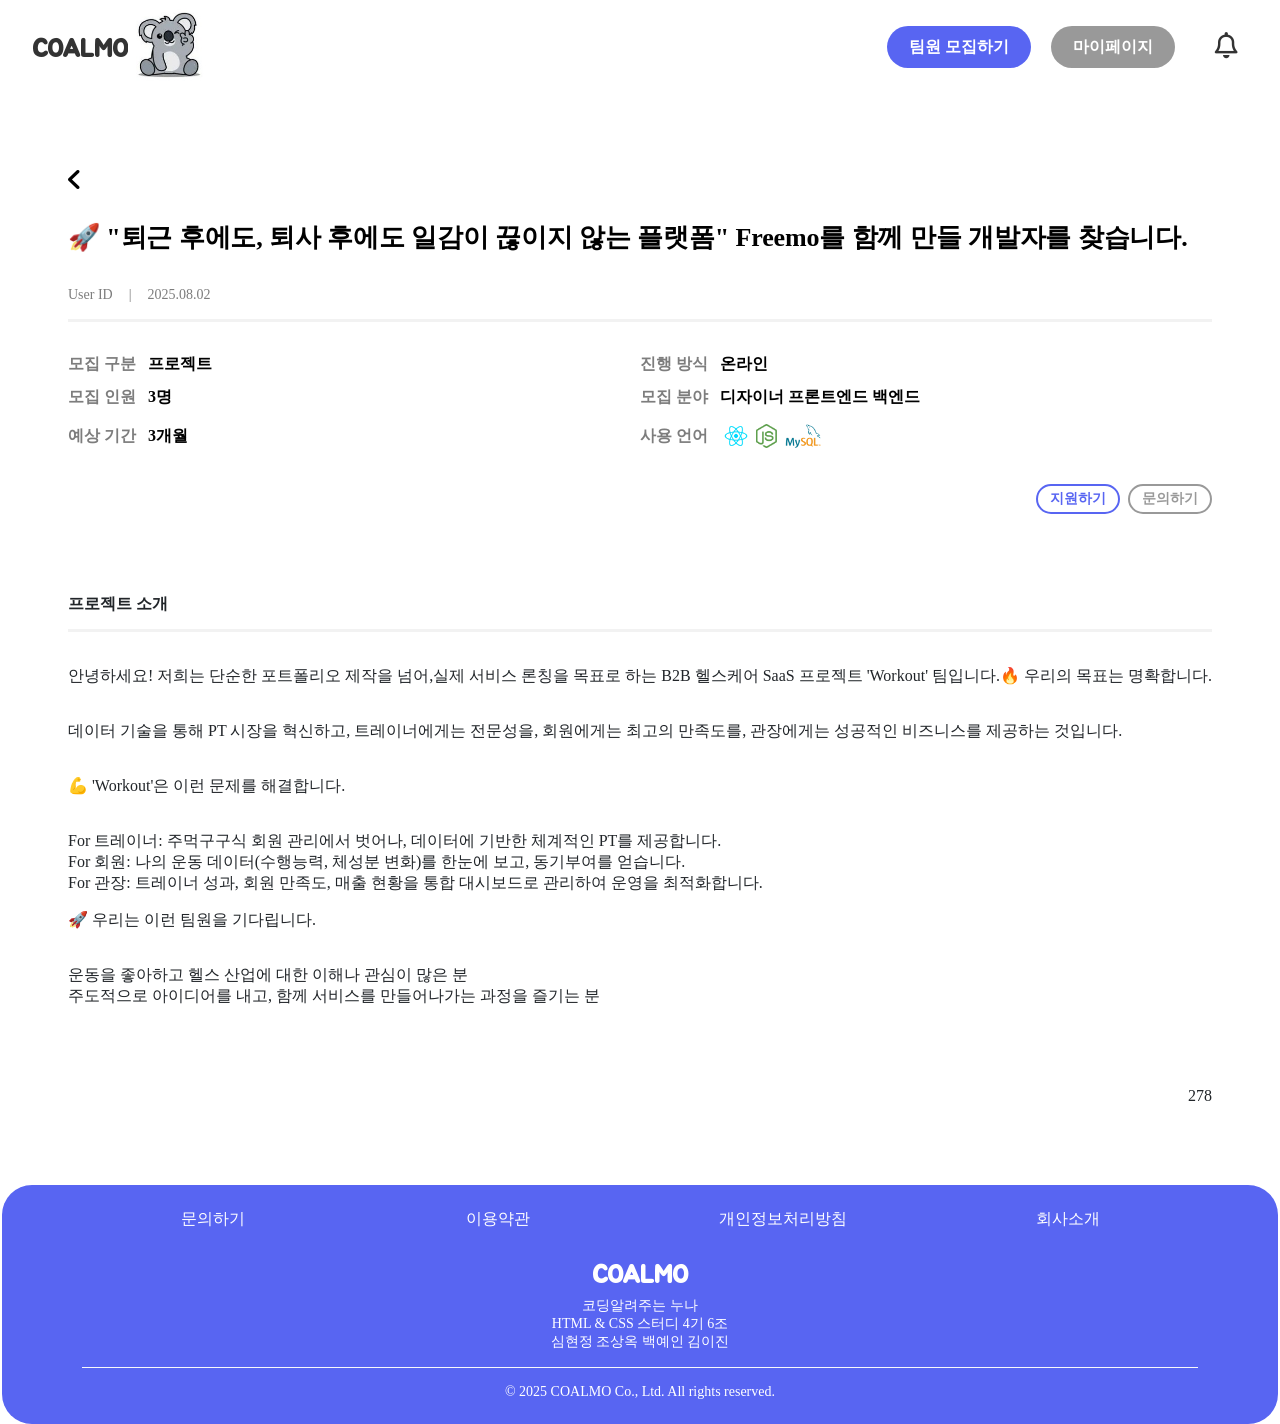
==== commit ec6a8911: "detail-page-sat" ====
--- a/detail/index.html
+++ b/detail/index.html
@@ -28,36 +28,42 @@
       <header>
         <nav class="navbar">
           <div class="logo">
-            <a href="/index.html" class="nav_brand">COALMO</a>
-            <img src="/image/logo.jpg" />
+            <a href="../index.html" class="nav_brand">COALMO</a>
+            <a href="../index.html" class="logo_img"
+              ><img src="../image/logo.jpg"
+            /></a>
           </div>
           <div class="nav_buttons">
             <button
-              onclick="location.href='/group/index.html'"
+              onclick="location.href='../group/index.html'"
               class="button_register"
               type="submit"
             >
               팀원 모집하기
             </button>
             <button
-              onclick="location.href='/mypage/index.html'"
+              onclick="location.href='../mypage/index.html'"
               class="button_mypage"
               type="submit"
             >
               마이페이지
             </button>
             <a href="#" class="header_icon"
-              ><i class="fa-regular fa-bell"></i
+              ><i class="fa-regular fa-bell header_icon"></i
             ></a>
             <a id="icon_menubar" href="#" class="header_icon_mb"
               ><i class="fa-solid fa-bars"></i
             ></a>
           </div>
-          <div id="nav_mobile_menu" class="nav_mobile_menu">
-            <p>마이페이지</p>
-            <p>팀원 모집하기</p>
-          </div>
         </nav>
+        <div id="nav_mobile_menu" class="nav_mobile_menu">
+          <a href="../mypage/index.html" class="nav_mobile_menu_link"
+            >마이페이지</a
+          >
+          <a href="../group/index.html" class="nav_mobile_menu_link"
+            >팀원 모집하기</a
+          >
+        </div>
       </header>
 
       <!-- main 내용 작성 -->
--- a/css/common.css
+++ b/css/common.css
@@ -28,7 +28,9 @@
 
   /* color */
   --primary-color: #5865f2;
+  --primary-hover: #3544e9;
   --gray-color: #999;
+  --gray-disabled: #99999923;
   --border-color: #949cf7;
 }
 
@@ -59,8 +61,10 @@
   justify-content: space-between;
   align-items: center;
   padding: 0px 20px;
-  margin: 0 auto;
-}
+  margin: 0 10px;
+}
+
+
 button {
   border: none;
 }
@@ -68,11 +72,12 @@
   display: flex;
   align-items: center;
 }
-.logo > img {
+.logo_img > img {
   width: 80px;
   height: auto;
 }
 .nav_brand {
+  font-family: var(--logo-font);
   font-weight: 700;
   color: #333;
   font-size: var(--font-2xl);
@@ -112,14 +117,13 @@
   text-decoration: none;
   color: #333;
   font-size: var(--font-2xl);
-  margin-left: 15px;
+  margin: 0 10px;
 }
 .header_icon_mb {
   display: none;
   text-decoration: none;
   color: #333;
   font-size: var(--font-2xl);
-  margin-left: 15px;
 }
 /* PC 기본: 안 보이게 */
 .nav_mobile_menu {
@@ -162,12 +166,13 @@
   text-align: center;
   margin-bottom: 30px;
 }
-.footer_text {
+.footer_text, .footer_main {
   text-align: center;
   font-size: var(--font-md);
   margin-top: 10px;
 }
 .footer_nav_brand {
+  font-family: var(--logo-font);
   font-weight: 700;
   color: white;
   font-size: var(--font-2xl);
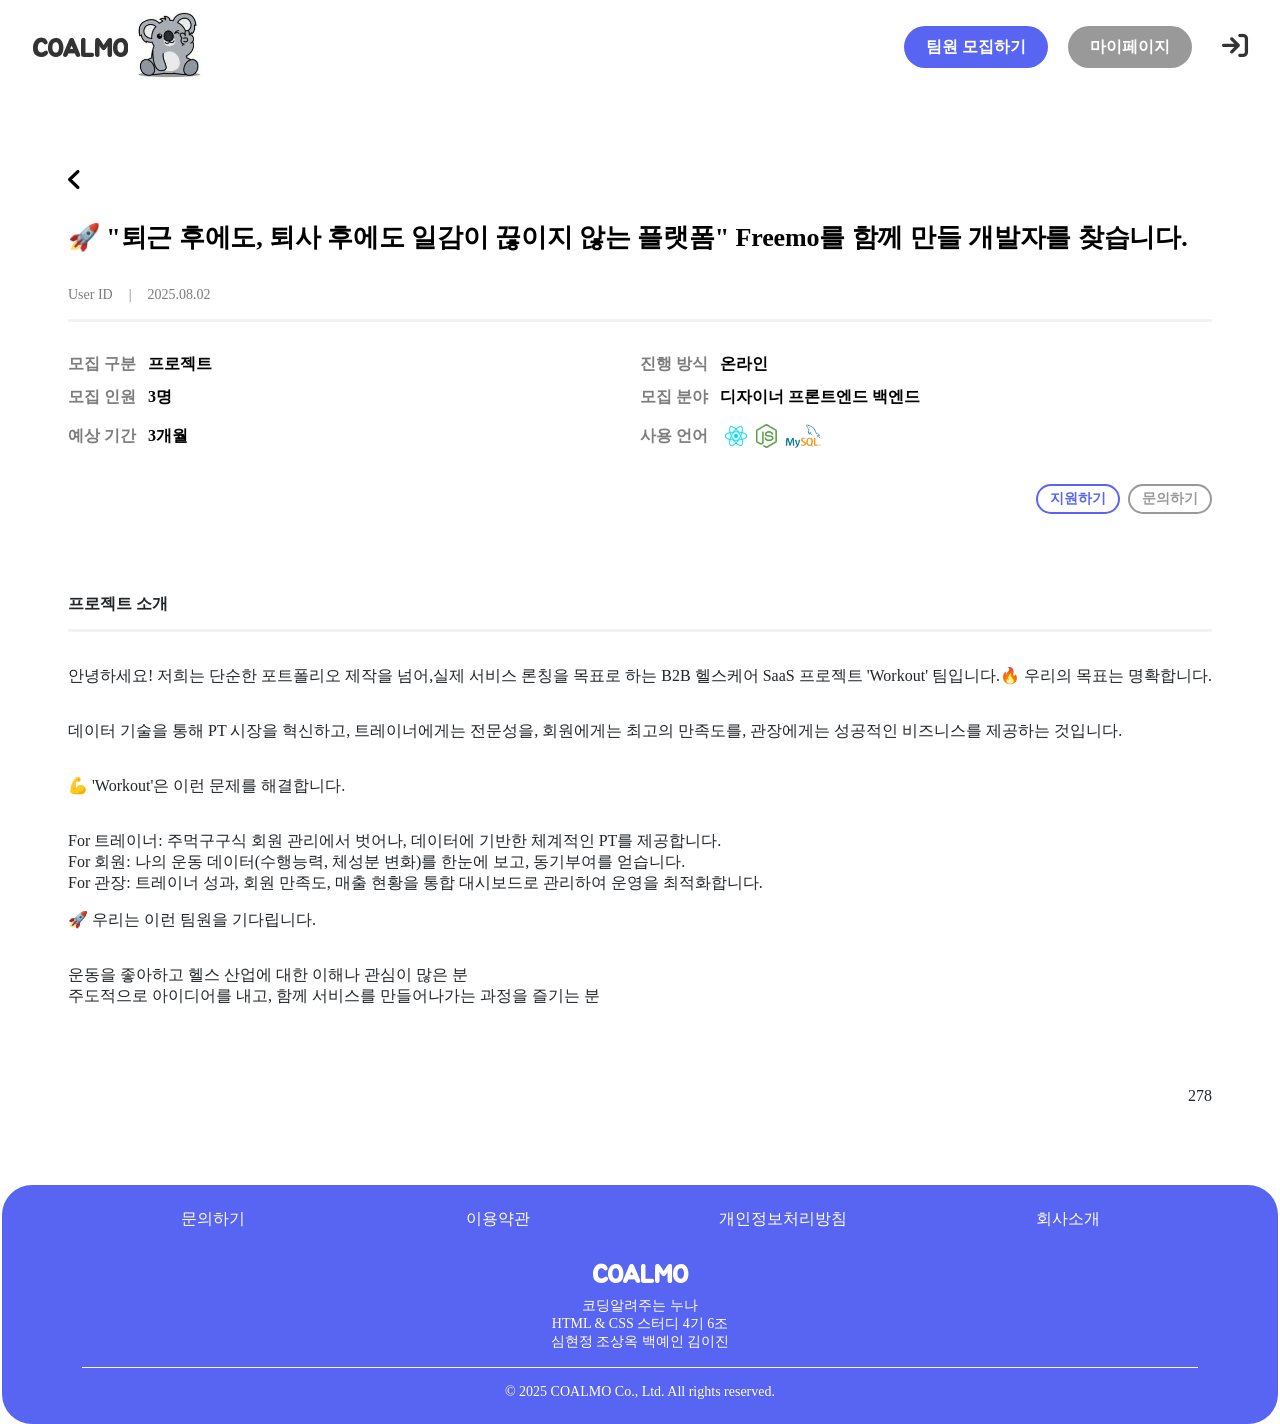
==== commit 9b5ee213: "detail-page" ====
--- a/detail/index.html
+++ b/detail/index.html
@@ -48,8 +48,8 @@
             >
               마이페이지
             </button>
-            <a href="#" class="header_icon"
-              ><i class="fa-regular fa-bell header_icon"></i
+            <a href="../login/index.html" class="header_icon"
+              ><i class="fa-solid fa-arrow-right-to-bracket"></i
             ></a>
             <a id="icon_menubar" href="#" class="header_icon_mb"
               ><i class="fa-solid fa-bars"></i
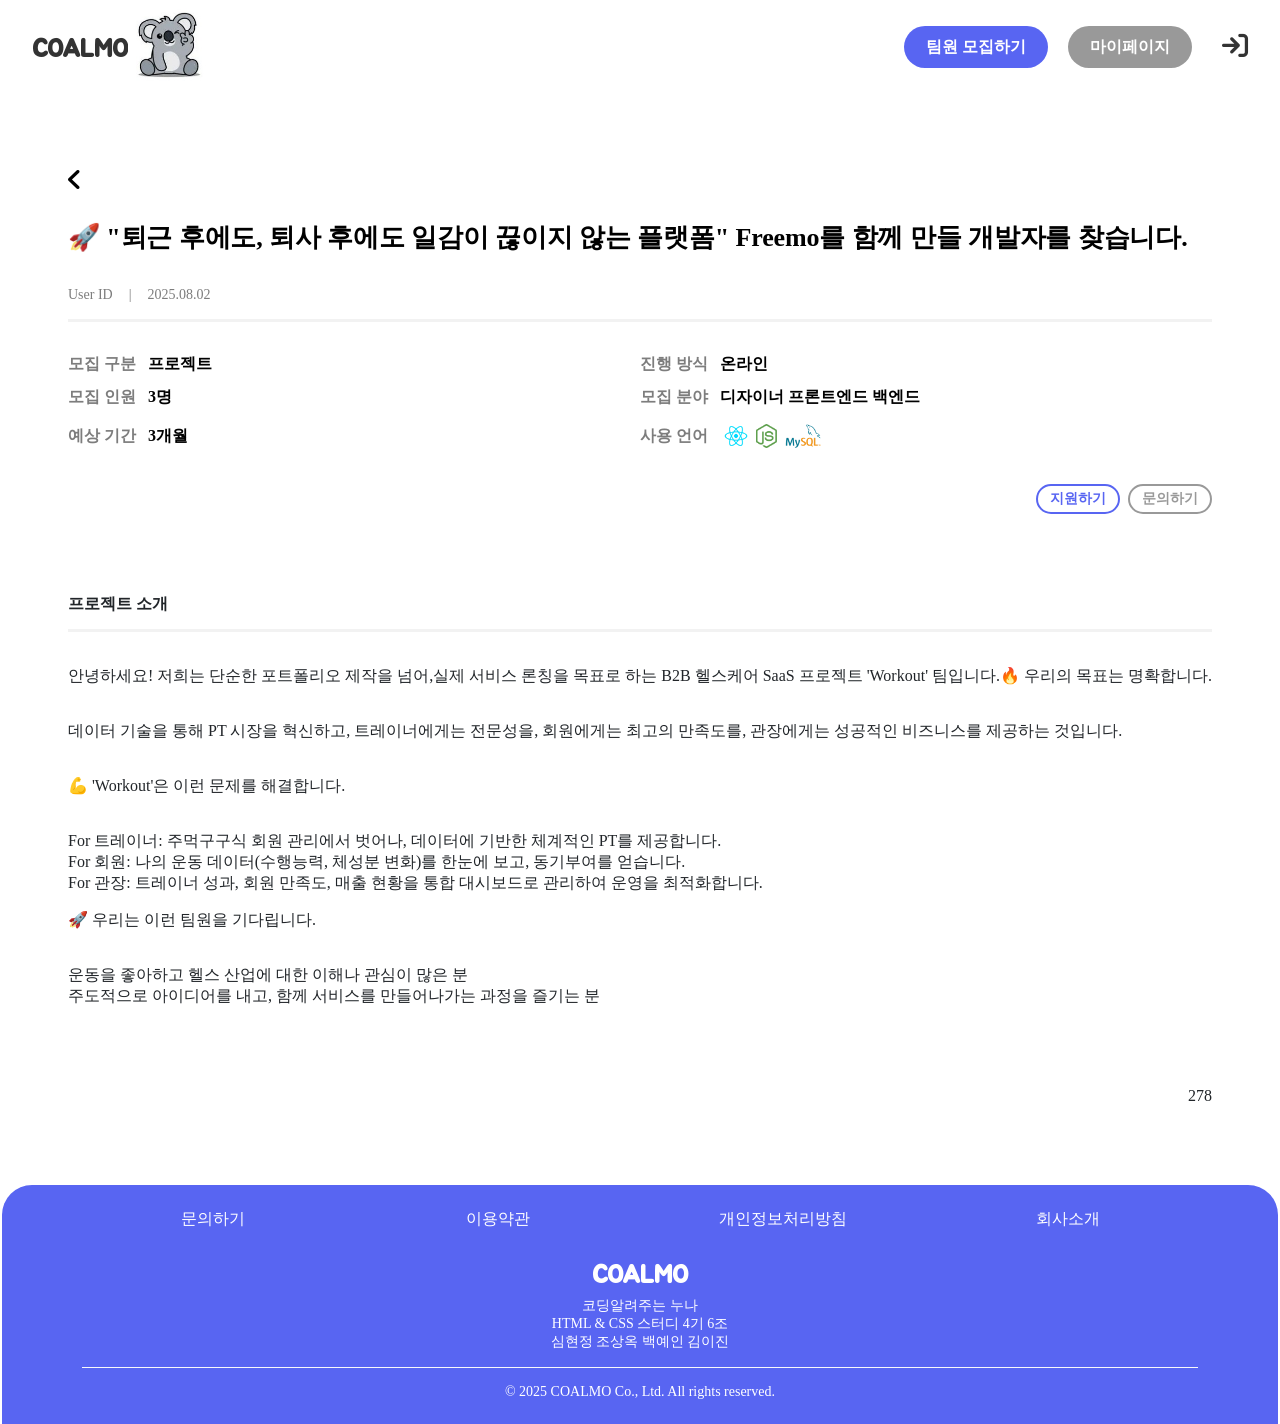
==== commit dbe34518: "feat:로그인박스가운데정렬/파비콘등록" ====
--- a/detail/index.html
+++ b/detail/index.html
@@ -21,7 +21,8 @@
     <link rel="stylesheet" href="style.css" />
     <!-- 공통 JS 연결 -->
     <script src="../js/common.js"></script>
-    <title>Document</title>
+    <link rel="icon" href="../image/logo2.jpg" type="image/png" />
+    <title>COALMO</title>
   </head>
   <body>
     <div class="wrap">
@@ -182,7 +183,6 @@
         </section>
       </main>
 
-      <!-- footer 수정사항 layout 내 footer 수정 후 복붙으로 수정 -->
       <footer class="footer_container py-4 mt-auto">
         <div class="container">
           <div class="row footer_first_row">
--- a/css/common.css
+++ b/css/common.css
@@ -41,6 +41,9 @@
   padding: 0;
   box-sizing: border-box;
 }
+html, body {
+  height: 100%;
+}
 body {
   display: flex;
   justify-content: center;
@@ -48,11 +51,9 @@
 }
 .wrap {
   width: var(--max-width) !important;
-}
-
-.main_container {
-  /* 임시 개발환경에서 범위 체크용 */
-  background-color: white;
+  min-height: 100vh;        /* 화면 높이만큼 최소 높이 */
+  display: flex;            /* 세로 플렉스 컨테이너 */
+  flex-direction: column;
 }
 
 /* navbar area */
@@ -63,7 +64,6 @@
   padding: 0px 20px;
   margin: 0 10px;
 }
-
 
 button {
   border: none;
@@ -125,15 +125,13 @@
   color: #333;
   font-size: var(--font-2xl);
 }
-/* PC 기본: 안 보이게 */
 .nav_mobile_menu {
   display: none;
   width: 100%;
-  background-color: grey;
-  color: white;
-}
-
-/* 메뉴가 열렸을 때 */
+  background-color: var(--primary-color);
+  color: white;
+}
+
 .nav_mobile_menu.is-open {
   display: block;
 }
@@ -154,7 +152,8 @@
   color: white;
   width: 100%;
   max-width: 2000px;
-  border-radius: 30px;
+  border-top-left-radius: 30px;
+  border-top-right-radius: 30px;
   border-color: var(--primary-color);
   background-color: var(--primary-color);
 }
@@ -198,33 +197,14 @@
   footer {
     border-radius: 0px;
   }
-  /* .nav_mobile_menu {
-    display: none;
-    width: 100%;
-    background-color: grey;
-    color: white;
-  }
-  .nav_mobile_menu_link {
-    display: none;
-  }
-  .nav_mobile_menu > p {
-    text-decoration: none;
-    width: 100%;
-    text-align: center;
-    border-bottom: white;
-  }
-  .nav_mobile_menu > a {
-    text-decoration: none;
-    font-size: var(--font-lg);
-    color: white;
-    text-align: center;
-    margin-top: 10px;
-    border-bottom: white;
-  } */
+  .footer_container {
+    border-top-left-radius: 0px;
+    border-top-right-radius: 0px;
+  }
 }
 
 @media (min-width: 1276px) {
   .nav_mobile_menu {
     display: none !important;
-  } /* PC에서 항상 숨김 */
-}
+  }
+}
--- a/detail/style.css
+++ b/detail/style.css
@@ -5,7 +5,7 @@
 4. **기타**: `cursor`, `z-index`, `position` 등
 */
 
-/* === 메인 섹션 === */
+/* 메인 섹션 */
 
 .fa-angle-left {
   font-size: var(--font-2xl);
@@ -35,14 +35,14 @@
   margin: 48px auto 0;
   padding: 1.5rem 1.5rem 5rem;
 }
-/* === 768px 이하 화면(모바일)에서 상단 마진 축소 === */
+/* 768px 이하 화면(모바일)에서 상단 마진 축소 */
 @media (max-width: 768px) {
   .main-section {
     margin-top: 0px;
   }
 }
 
-/* === 메인 제목 === */
+/* 메인 제목 */
 .main-title {
   display: block;
   margin-top: 28px;
@@ -54,7 +54,7 @@
   color: var(--color-text, #000);
   overflow-wrap: break-word;
 }
-/* === 화면 폭 768px 이하일 때 글자 크기 축소 === */
+/* 화면 폭 768px 이하일 때 글자 크기 축소 */
 @media (max-width: 768px) {
   .main-title {
     font-size: 1.3rem;
@@ -62,7 +62,7 @@
   }
 }
 
-/* === 사용자 정보 === */
+/* 사용자 정보 */
 .user-info {
   display: flex;
   align-items: center;
@@ -76,7 +76,7 @@
   border-bottom: 3px solid #f2f2f2;
 }
 
-/* === 모집 정보 === */
+/* 모집 정보 */
 .information {
   display: block;
   margin: 2rem 0;
@@ -95,7 +95,7 @@
   margin: 0;
 }
 
-/* --- 모집 정보 텍스트 --- */
+/* 모집 정보 텍스트 */
 .info-title {
   font-size: var(--font-lg);
   font-weight: 700;
@@ -114,7 +114,7 @@
   margin: 4px;
 }
 
-/* --- 지원, 문의 버튼 --- */
+/* 지원, 문의 버튼 */
 .apply-buttons {
   display: flex;
   justify-content: end;
@@ -153,19 +153,19 @@
   border: 2px solid #999999;
 }
 
-/* --- 모바일 전용 버튼: 기본은 숨김 --- */
+/* 모바일 전용 버튼: 기본은 숨김 */
 .apply-buttons-mobile {
   display: none;
 }
 
-/* --- 모바일 전용 스타일 --- */
+/* 모바일 전용 스타일 */
 @media (max-width: 768px) {
-  /* --- 데스크톱 버튼 숨기기 --- */
+  /* 데스크톱 버튼 숨기기 */
   .apply-buttons {
     display: none;
   }
 
-  /* --- 모바일 버튼 보이기 --- */
+  /* 모바일 버튼 보이기 */
   .apply-buttons-mobile {
     display: flex;
     position: fixed;
@@ -210,7 +210,7 @@
   justify-content: center;
 }
 
-/* --- 모집 내용 --- */
+/* 모집 내용 */
 .post-content-area {
   margin: 80px 0;
 }
